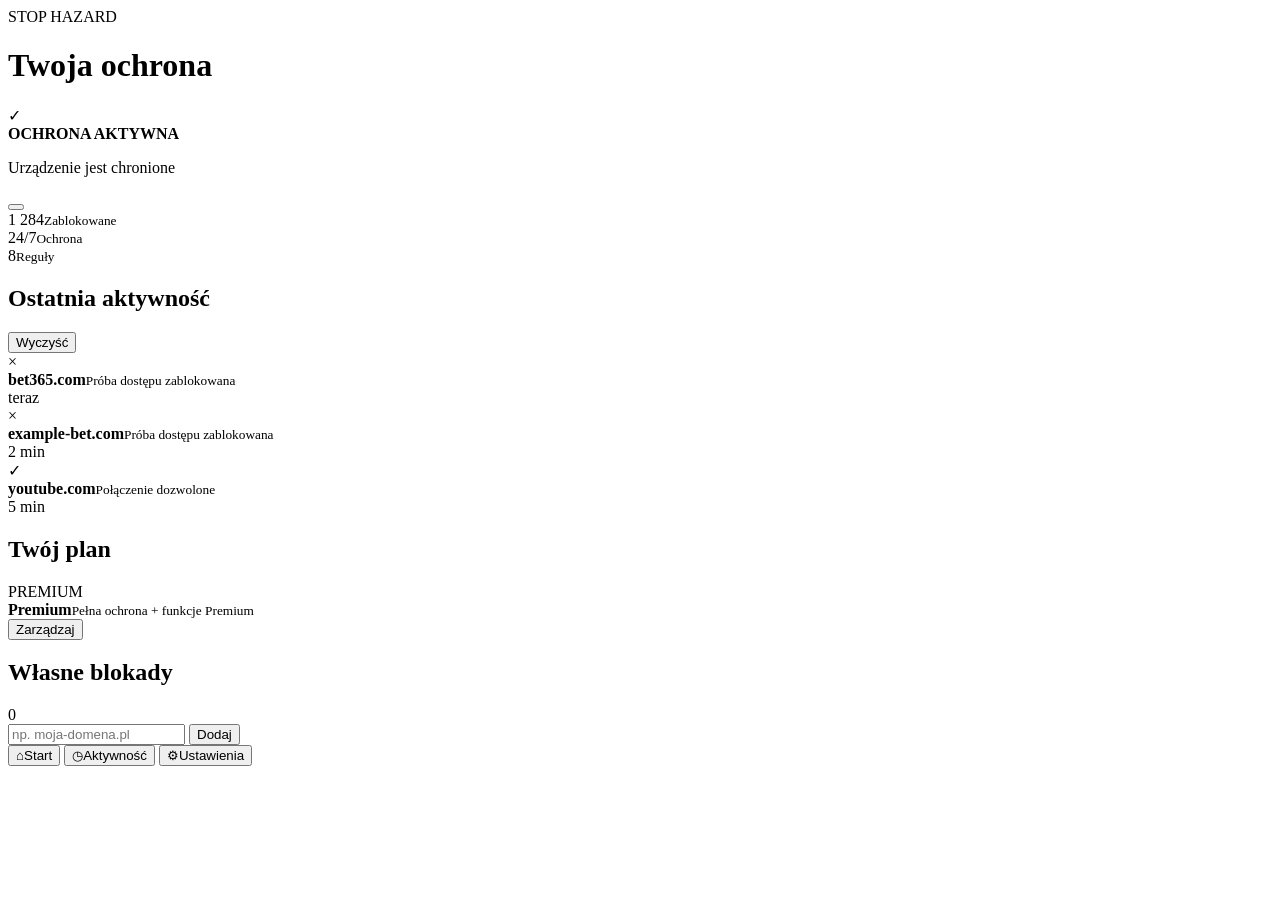
==== preview/index.html @ 406aa044 "Add polished web preview" ====
<!doctype html>
<html lang="pl">
<head>
<meta charset="utf-8">
<meta name="viewport" content="width=device-width,initial-scale=1">
<meta name="theme-color" content="#101318">
<title>STOP HAZARD — podgląd aplikacji</title>
<link rel="stylesheet" href="style.css">
</head>
<body>
<main class="phone">
  <header class="topbar">
    <div>
      <span class="eyebrow">STOP HAZARD</span>
      <h1>Twoja ochrona</h1>
    </div>
    <span class="shield">✓</span>
  </header>

  <section class="hero active">
    <div class="status-dot"></div>
    <div>
      <strong>OCHRONA AKTYWNA</strong>
      <p>Urządzenie jest chronione</p>
    </div>
    <button id="toggle" class="toggle on" aria-label="Przełącz ochronę">
      <span></span>
    </button>
  </section>

  <section class="stats">
    <div class="stat"><span id="blocked">1 284</span><small>Zablokowane</small></div>
    <div class="stat"><span>24/7</span><small>Ochrona</small></div>
    <div class="stat"><span id="domains">8</span><small>Reguły</small></div>
  </section>

  <section class="card">
    <div class="section-title"><h2>Ostatnia aktywność</h2><button id="clear">Wyczyść</button></div>
    <div id="activity" class="activity">
      <div class="activity-row"><span class="danger">×</span><div><b>bet365.com</b><small>Próba dostępu zablokowana</small></div><time>teraz</time></div>
      <div class="activity-row"><span class="danger">×</span><div><b>example-bet.com</b><small>Próba dostępu zablokowana</small></div><time>2 min</time></div>
      <div class="activity-row"><span class="ok">✓</span><div><b>youtube.com</b><small>Połączenie dozwolone</small></div><time>5 min</time></div>
    </div>
  </section>

  <section class="card">
    <div class="section-title"><h2>Twój plan</h2><span class="premium">PREMIUM</span></div>
    <div class="plan">
      <div><strong>Premium</strong><small>Pełna ochrona + funkcje Premium</small></div>
      <button id="plans">Zarządzaj</button>
    </div>
  </section>

  <section class="card">
    <div class="section-title"><h2>Własne blokady</h2><span id="domainCount">0</span></div>
    <div class="add">
      <input id="domainInput" placeholder="np. moja-domena.pl" autocomplete="off">
      <button id="addDomain">Dodaj</button>
    </div>
    <div id="domainList" class="domain-list"></div>
  </section>

  <nav class="bottom">
    <button class="nav active">⌂<span>Start</span></button>
    <button class="nav" id="navActivity">◷<span>Aktywność</span></button>
    <button class="nav" id="navSettings">⚙<span>Ustawienia</span></button>
  </nav>
</main>
<script src="app.js"></script>
</body>
</html>
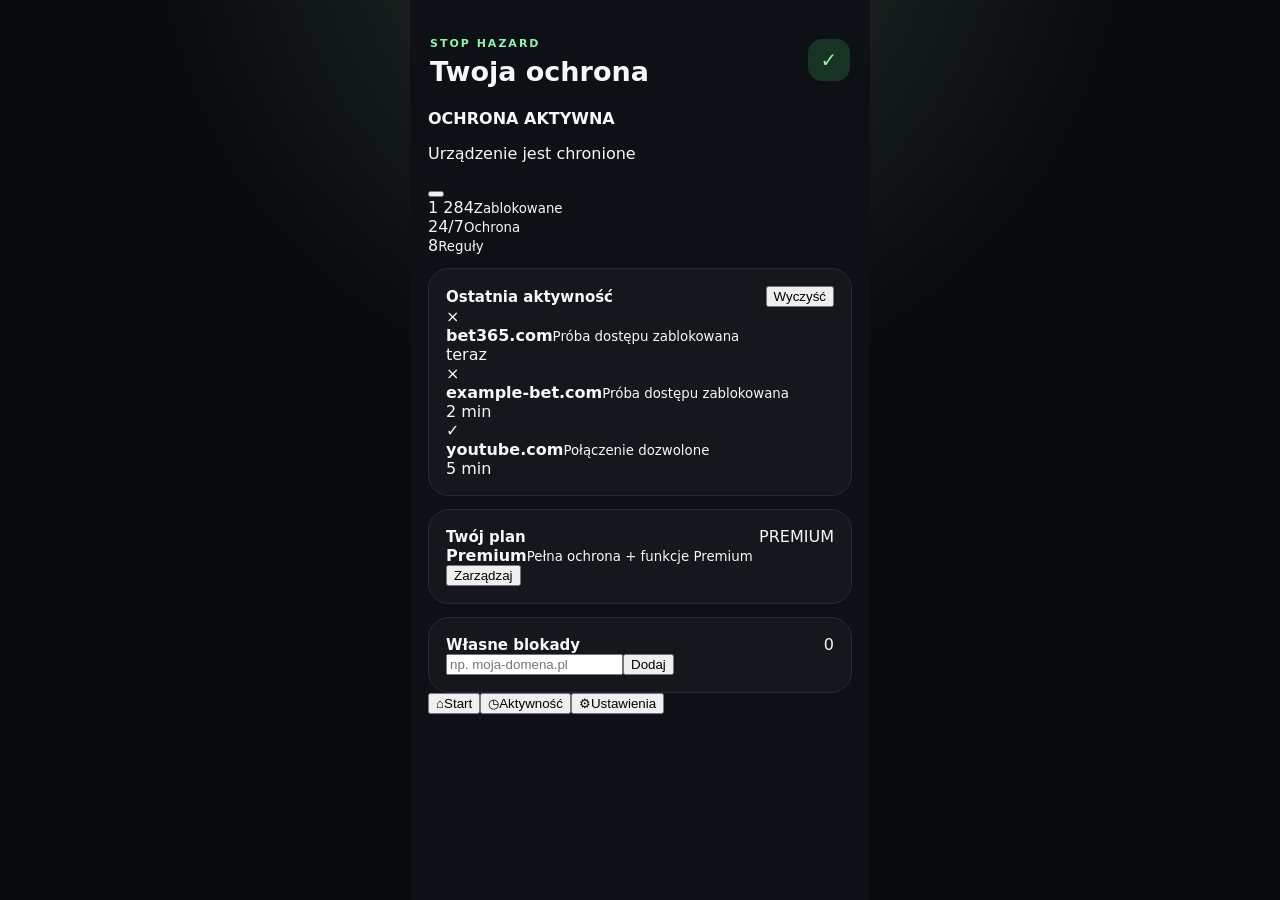
==== commit 267390af: "Update preview shell and enable offline mode" ====
--- a/preview/index.html
+++ b/preview/index.html
@@ -1,71 +1,19 @@
 <!doctype html>
 <html lang="pl">
 <head>
-<meta charset="utf-8">
-<meta name="viewport" content="width=device-width,initial-scale=1">
-<meta name="theme-color" content="#101318">
-<title>STOP HAZARD — podgląd aplikacji</title>
-<link rel="stylesheet" href="style.css">
+<meta charset="utf-8"><meta name="viewport" content="width=device-width,initial-scale=1">
+<meta name="theme-color" content="#101318"><meta name="description" content="STOP HAZARD — podgląd aplikacji">
+<link rel="manifest" href="manifest.json"><title>STOP HAZARD — podgląd</title><link rel="stylesheet" href="style.css">
 </head>
-<body>
-<main class="phone">
-  <header class="topbar">
-    <div>
-      <span class="eyebrow">STOP HAZARD</span>
-      <h1>Twoja ochrona</h1>
-    </div>
-    <span class="shield">✓</span>
-  </header>
-
-  <section class="hero active">
-    <div class="status-dot"></div>
-    <div>
-      <strong>OCHRONA AKTYWNA</strong>
-      <p>Urządzenie jest chronione</p>
-    </div>
-    <button id="toggle" class="toggle on" aria-label="Przełącz ochronę">
-      <span></span>
-    </button>
-  </section>
-
-  <section class="stats">
-    <div class="stat"><span id="blocked">1 284</span><small>Zablokowane</small></div>
-    <div class="stat"><span>24/7</span><small>Ochrona</small></div>
-    <div class="stat"><span id="domains">8</span><small>Reguły</small></div>
-  </section>
-
-  <section class="card">
-    <div class="section-title"><h2>Ostatnia aktywność</h2><button id="clear">Wyczyść</button></div>
-    <div id="activity" class="activity">
-      <div class="activity-row"><span class="danger">×</span><div><b>bet365.com</b><small>Próba dostępu zablokowana</small></div><time>teraz</time></div>
-      <div class="activity-row"><span class="danger">×</span><div><b>example-bet.com</b><small>Próba dostępu zablokowana</small></div><time>2 min</time></div>
-      <div class="activity-row"><span class="ok">✓</span><div><b>youtube.com</b><small>Połączenie dozwolone</small></div><time>5 min</time></div>
-    </div>
-  </section>
-
-  <section class="card">
-    <div class="section-title"><h2>Twój plan</h2><span class="premium">PREMIUM</span></div>
-    <div class="plan">
-      <div><strong>Premium</strong><small>Pełna ochrona + funkcje Premium</small></div>
-      <button id="plans">Zarządzaj</button>
-    </div>
-  </section>
-
-  <section class="card">
-    <div class="section-title"><h2>Własne blokady</h2><span id="domainCount">0</span></div>
-    <div class="add">
-      <input id="domainInput" placeholder="np. moja-domena.pl" autocomplete="off">
-      <button id="addDomain">Dodaj</button>
-    </div>
-    <div id="domainList" class="domain-list"></div>
-  </section>
-
-  <nav class="bottom">
-    <button class="nav active">⌂<span>Start</span></button>
-    <button class="nav" id="navActivity">◷<span>Aktywność</span></button>
-    <button class="nav" id="navSettings">⚙<span>Ustawienia</span></button>
-  </nav>
-</main>
-<script src="app.js"></script>
-</body>
-</html>
+<body><main class="phone">
+<header class="topbar"><div><span class="eyebrow">STOP HAZARD</span><h1>Twoja ochrona</h1></div><span class="shield">✓</span></header>
+<section class="hero active"><div class="status-dot"></div><div><strong>OCHRONA AKTYWNA</strong><p>Urządzenie jest chronione</p></div><button id="toggle" class="toggle on"><span></span></button></section>
+<section class="stats"><div class="stat"><span id="blocked">1 284</span><small>Zablokowane</small></div><div class="stat"><span>24/7</span><small>Ochrona</small></div><div class="stat"><span id="domains">8</span><small>Reguły</small></div></section>
+<section class="card"><div class="section-title"><h2>Ostatnia aktywność</h2><button id="clear">Wyczyść</button></div><div id="activity" class="activity">
+<div class="activity-row"><span class="danger">×</span><div><b>bet365.com</b><small>Próba dostępu zablokowana</small></div><time>teraz</time></div>
+<div class="activity-row"><span class="danger">×</span><div><b>example-bet.com</b><small>Próba dostępu zablokowana</small></div><time>2 min</time></div>
+<div class="activity-row"><span class="ok">✓</span><div><b>youtube.com</b><small>Połączenie dozwolone</small></div><time>5 min</time></div></div></section>
+<section class="card"><div class="section-title"><h2>Twój plan</h2><span class="premium">PREMIUM</span></div><div class="plan"><div><strong>Premium</strong><small>Pełna ochrona + funkcje Premium</small></div><button id="plans">Zarządzaj</button></div></section>
+<section class="card"><div class="section-title"><h2>Własne blokady</h2><span id="domainCount">0</span></div><div class="add"><input id="domainInput" placeholder="np. moja-domena.pl"><button id="addDomain">Dodaj</button></div><div id="domainList" class="domain-list"></div></section>
+<nav class="bottom"><button class="nav active">⌂<span>Start</span></button><button class="nav" id="navActivity">◷<span>Aktywność</span></button><button class="nav" id="navSettings">⚙<span>Ustawienia</span></button></nav>
+</main><script src="app.js"></script><script>if("serviceWorker"in navigator)navigator.serviceWorker.register("offline.js");</script></body></html>
--- a/preview/style.css
+++ b/preview/style.css
@@ -0,0 +1,4 @@
+:root{font-family:Inter,system-ui,-apple-system,BlinkMacSystemFont,"Segoe UI",sans-serif;color:#f5f7fa;background:#080a0d;font-synthesis:none}
+*{box-sizing:border-box}body{margin:0;min-height:100vh;background:radial-gradient(circle at 50% -10%,#25312b 0,#080a0d 42%);display:flex;justify-content:center}
+.phone{width:min(100%,460px);min-height:100vh;padding:24px 18px 100px;background:#0d1014}.topbar{display:flex;align-items:center;justify-content:space-between;margin:8px 2px 22px}.eyebrow{font-size:11px;letter-spacing:2px;font-weight:800;color:#8df5ad}.topbar h1{font-size:27px;margin:5px 0 0}.shield{width:42px;height:42px;border-radius:14px;display:grid;place-items:center;background:#173323;color:#8df5ad;font-weight:900;font-size:20px}
+.card{background:#14181d;border:1px solid #252b31;border-radius:21px;padding:17px;margin-top:13px}.section-title{display:flex;align-items:center;justify-content:space-between;gap:8px}.section-title h2{font-size:15px;margin:0}.setting{display:flex;align-items:center;justify-content:space-between;gap:18px;padding:16px 0;border-bottom:1px solid #252b31;cursor:pointer}.setting:last-of-type{border-bottom:0}.setting b,.setting small{display:block}.setting b{font-size:13px}.setting small{font-size:11px;color:#89939a;margin-top:4px}.setting input{appearance:none;width:48px;height:28px;border-radius:20px;background:#394047;padding:3px;cursor:pointer;position:relative;flex:0 0 auto}.setting input:before{content:"";display:block;width:22px;height:22px;border-radius:50%;background:#fff;transition:.2s}.setting input:checked{background:#45cf6c}.setting input:checked:before{transform:translateX(20px)}.danger-button{width:100%;border:1px solid #563037;background:#29171b;color:#ff8791;border-radius:12px;padding:12px;font-weight:700;cursor:pointer;margin-top:15px}.back{display:block;color:#8df5ad;text-decoration:none;text-align:center;margin-top:20px;font-size:13px}
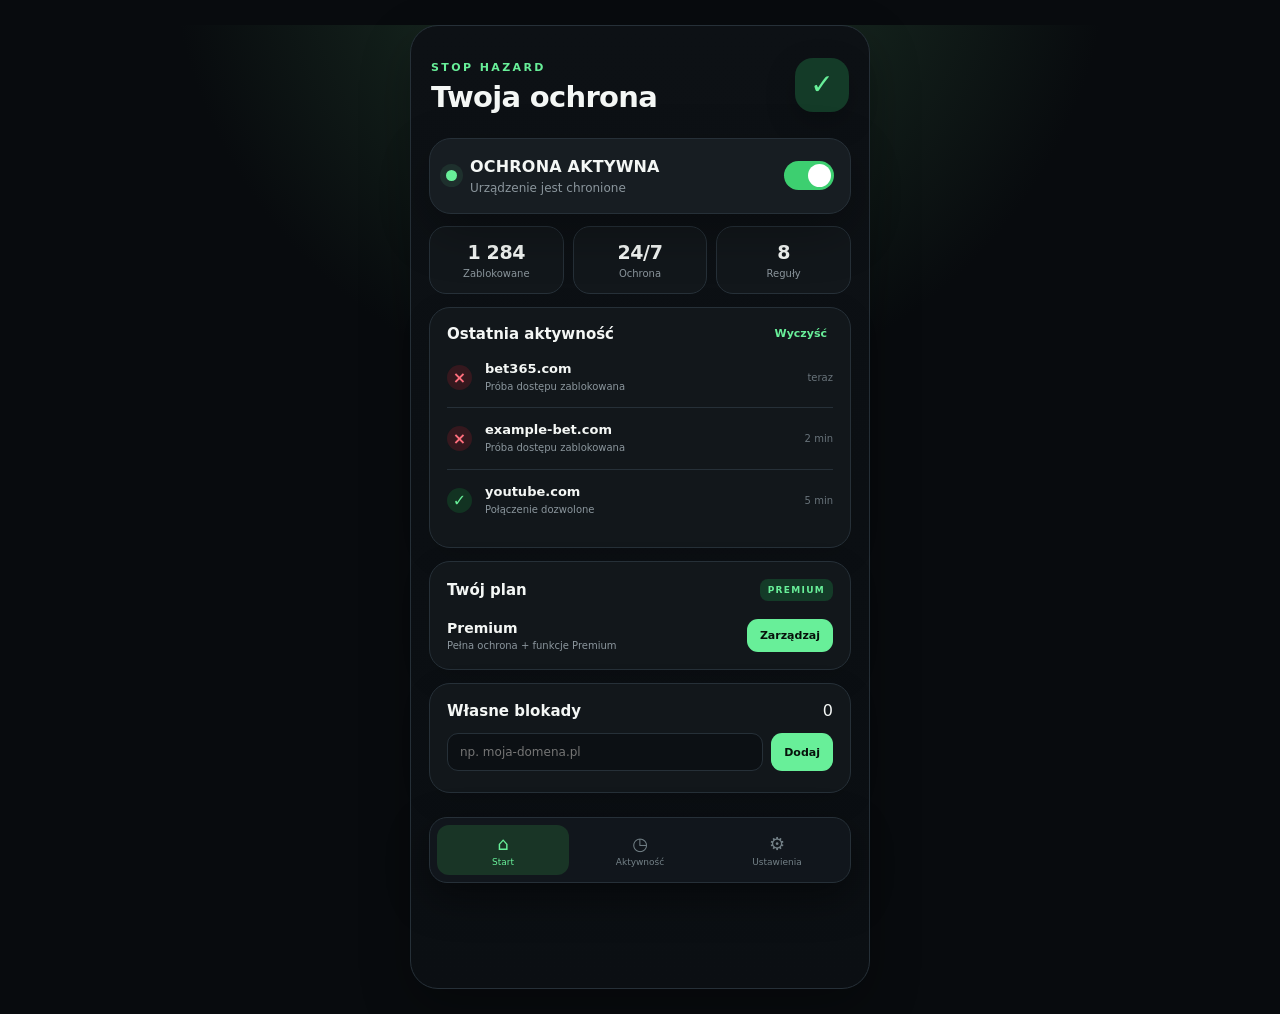
==== commit 0098a8a8: "Connect ordered module loader to preview entry page" ====
--- a/preview/index.html
+++ b/preview/index.html
@@ -16,4 +16,5 @@
 <section class="card"><div class="section-title"><h2>Twój plan</h2><span class="premium">PREMIUM</span></div><div class="plan"><div><strong>Premium</strong><small>Pełna ochrona + funkcje Premium</small></div><button id="plans">Zarządzaj</button></div></section>
 <section class="card"><div class="section-title"><h2>Własne blokady</h2><span id="domainCount">0</span></div><div class="add"><input id="domainInput" placeholder="np. moja-domena.pl"><button id="addDomain">Dodaj</button></div><div id="domainList" class="domain-list"></div></section>
 <nav class="bottom"><button class="nav active">⌂<span>Start</span></button><button class="nav" id="navActivity">◷<span>Aktywność</span></button><button class="nav" id="navSettings">⚙<span>Ustawienia</span></button></nav>
-</main><script src="app.js"></script><script>if("serviceWorker"in navigator)navigator.serviceWorker.register("offline.js");</script></body></html>
+</main><script src="app.js"></script><script>if("serviceWorker"in navigator)navigator.serviceWorker.register("offline.js");</script>  <script src="load-modules.js" defer></script>
+</body></html>
--- a/preview/style.css
+++ b/preview/style.css
@@ -1,4 +1,70 @@
-:root{font-family:Inter,system-ui,-apple-system,BlinkMacSystemFont,"Segoe UI",sans-serif;color:#f5f7fa;background:#080a0d;font-synthesis:none}
-*{box-sizing:border-box}body{margin:0;min-height:100vh;background:radial-gradient(circle at 50% -10%,#25312b 0,#080a0d 42%);display:flex;justify-content:center}
-.phone{width:min(100%,460px);min-height:100vh;padding:24px 18px 100px;background:#0d1014}.topbar{display:flex;align-items:center;justify-content:space-between;margin:8px 2px 22px}.eyebrow{font-size:11px;letter-spacing:2px;font-weight:800;color:#8df5ad}.topbar h1{font-size:27px;margin:5px 0 0}.shield{width:42px;height:42px;border-radius:14px;display:grid;place-items:center;background:#173323;color:#8df5ad;font-weight:900;font-size:20px}
-.card{background:#14181d;border:1px solid #252b31;border-radius:21px;padding:17px;margin-top:13px}.section-title{display:flex;align-items:center;justify-content:space-between;gap:8px}.section-title h2{font-size:15px;margin:0}.setting{display:flex;align-items:center;justify-content:space-between;gap:18px;padding:16px 0;border-bottom:1px solid #252b31;cursor:pointer}.setting:last-of-type{border-bottom:0}.setting b,.setting small{display:block}.setting b{font-size:13px}.setting small{font-size:11px;color:#89939a;margin-top:4px}.setting input{appearance:none;width:48px;height:28px;border-radius:20px;background:#394047;padding:3px;cursor:pointer;position:relative;flex:0 0 auto}.setting input:before{content:"";display:block;width:22px;height:22px;border-radius:50%;background:#fff;transition:.2s}.setting input:checked{background:#45cf6c}.setting input:checked:before{transform:translateX(20px)}.danger-button{width:100%;border:1px solid #563037;background:#29171b;color:#ff8791;border-radius:12px;padding:12px;font-weight:700;cursor:pointer;margin-top:15px}.back{display:block;color:#8df5ad;text-decoration:none;text-align:center;margin-top:20px;font-size:13px}
+:root{
+  --bg:#080b0e;--panel:#12171b;--panel2:#171d22;--line:#263038;
+  --text:#f4f7f5;--muted:#8b969d;--green:#68ef99;--green2:#143b28;
+  --red:#ff6f7d;--red2:#35181e;--shadow:0 18px 50px rgba(0,0,0,.28);
+  font-family:Inter,system-ui,-apple-system,BlinkMacSystemFont,"Segoe UI",sans-serif;
+}
+*{box-sizing:border-box}
+html{background:var(--bg)}
+body{margin:0;min-height:100vh;background:radial-gradient(circle at 50% -10%,#20392a 0,#080b0e 38%);color:var(--text);font-synthesis:none}
+button,input{font:inherit}
+button{border:0}
+.phone{width:min(100%,460px);min-height:100vh;margin:auto;padding:25px 18px 105px;background:linear-gradient(180deg,#0d1115 0,#0b0f13 100%)}
+.topbar{display:flex;align-items:center;justify-content:space-between;margin:5px 2px 24px}
+.eyebrow{font-size:11px;letter-spacing:2.4px;font-weight:900;color:var(--green)}
+.topbar h1{font-size:29px;line-height:1.1;margin:7px 0 0;letter-spacing:-.7px}
+.shield{width:54px;height:54px;border-radius:18px;display:grid;place-items:center;background:var(--green2);color:var(--green);font-weight:900;font-size:28px;box-shadow:0 10px 30px rgba(0,0,0,.22)}
+.hero{display:flex;align-items:center;gap:13px;position:relative;background:var(--panel2);border:1px solid var(--line);border-radius:22px;padding:18px 16px;box-shadow:var(--shadow)}
+.hero strong{display:block;font-size:16px;letter-spacing:.2px}
+.hero p{margin:5px 0 0;color:var(--muted);font-size:12px}
+.status-dot{width:11px;height:11px;flex:0 0 auto;border-radius:50%;background:var(--green);box-shadow:0 0 0 6px rgba(104,239,153,.09)}
+.toggle{margin-left:auto;width:50px;height:29px;padding:3px;border-radius:30px;background:#3a444b;cursor:pointer}
+.toggle span{display:block;width:23px;height:23px;border-radius:50%;background:#fff;transition:.2s}
+.toggle.on{background:#3dcf70}
+.toggle.on span{transform:translateX(21px)}
+.stats{display:grid;grid-template-columns:repeat(3,1fr);gap:9px;margin:12px 0}
+.stat{min-width:0;text-align:center;padding:14px 5px;border:1px solid var(--line);border-radius:17px;background:var(--panel)}
+.stat span{display:block;font-size:19px;font-weight:850;letter-spacing:-.4px}
+.stat small{display:block;color:var(--muted);font-size:10px;margin-top:5px}
+.card{background:var(--panel);border:1px solid var(--line);border-radius:21px;padding:17px;margin-top:13px;box-shadow:0 8px 30px rgba(0,0,0,.12)}
+.section-title{display:flex;align-items:center;justify-content:space-between;gap:8px;margin-bottom:4px}
+.section-title h2{font-size:15px;margin:0;font-weight:800}
+.section-title button,#clear{background:transparent;color:var(--green);font-size:11px;font-weight:700;cursor:pointer}
+.activity-row{display:grid;grid-template-columns:28px minmax(0,1fr) auto;align-items:center;gap:10px;padding:14px 0;border-bottom:1px solid var(--line)}
+.activity-row:last-child{border-bottom:0}
+.activity-row b{display:block;font-size:13px;overflow:hidden;text-overflow:ellipsis}
+.activity-row small{display:block;color:var(--muted);font-size:10px;margin-top:4px;line-height:1.35}
+.activity-row time{color:#68737a;font-size:10px;white-space:nowrap}
+.danger,.ok{width:25px;height:25px;border-radius:50%;display:grid;place-items:center;font-weight:900}
+.danger{background:var(--red2);color:var(--red)}
+.ok{background:#123322;color:var(--green)}
+.premium{font-size:9px;letter-spacing:1.3px;padding:6px 8px;border-radius:8px;background:var(--green2);color:var(--green);font-weight:900}
+.plan{display:flex;align-items:center;justify-content:space-between;gap:12px;padding-top:14px}
+.plan strong{display:block;font-size:14px}
+.plan small{display:block;color:var(--muted);font-size:10px;margin-top:4px}
+.plan button,.add button{background:var(--green);color:#07110b;border-radius:11px;padding:10px 13px;font-size:11px;font-weight:900;cursor:pointer}
+.add{display:flex;gap:8px;margin-top:13px}
+.add input{min-width:0;flex:1;background:#0c1014;border:1px solid var(--line);border-radius:11px;color:var(--text);padding:11px 12px;outline:none;font-size:12px}
+.add input:focus{border-color:#4aa96d}
+.domain-list{margin-top:4px}
+.domain{display:flex;align-items:center;justify-content:space-between;gap:10px;padding:11px 0;border-bottom:1px solid var(--line);font-size:12px}
+.domain:last-child{border-bottom:0}
+.domain button{background:transparent;color:var(--red);font-size:10px;font-weight:800;cursor:pointer}
+.setting{display:flex;align-items:center;justify-content:space-between;gap:18px;padding:15px 0;border-bottom:1px solid var(--line);cursor:pointer}
+.setting:last-of-type{border-bottom:0}
+.setting b,.setting small{display:block}
+.setting b{font-size:13px}
+.setting small{font-size:10px;color:var(--muted);margin-top:4px;line-height:1.35}
+.setting input{appearance:none;width:48px;height:28px;border-radius:20px;background:#39434a;padding:3px;cursor:pointer;position:relative;flex:0 0 auto}
+.setting input:before{content:"";display:block;width:22px;height:22px;border-radius:50%;background:#fff;transition:.2s}
+.setting input:checked{background:#45cf6c}
+.setting input:checked:before{transform:translateX(20px)}
+.danger-button{width:100%;border:1px solid #563037;background:#29171b;color:#ff8791;border-radius:12px;padding:12px;font-weight:700;cursor:pointer;margin-top:15px}
+.back{display:block;color:var(--green);text-decoration:none;text-align:center;margin-top:20px;font-size:12px}
+.bottom{position:fixed;left:50%;bottom:14px;transform:translateX(-50%);width:min(calc(100% - 30px),430px);display:grid;grid-template-columns:repeat(3,1fr);gap:5px;padding:7px;background:rgba(19,24,29,.94);border:1px solid var(--line);border-radius:18px;box-shadow:0 15px 40px rgba(0,0,0,.45);backdrop-filter:blur(14px)}
+.nav{background:transparent;color:#738087;padding:8px 4px;border-radius:12px;cursor:pointer;font-size:18px}
+.nav span{display:block;font-size:9px;margin-top:3px}
+.nav.active{background:#193526;color:var(--green)}
+@media(min-width:700px){.phone{margin:25px auto;border:1px solid var(--line);border-radius:28px;min-height:calc(100vh - 50px);box-shadow:var(--shadow)}.bottom{position:static;transform:none;width:100%;margin-top:24px}}
+
+.security-score{display:flex;align-items:center;gap:16px}.security-score strong{font-size:15px}.security-score p{margin:5px 0 0;color:var(--muted);font-size:11px}.score-ring{width:74px;height:74px;flex:0 0 auto;border-radius:50%;display:grid;place-items:center;border:7px solid #2b4938;background:#102318;color:var(--green);font-weight:900}.score-ring span{font-size:15px}.blocked-page{min-height:55vh;display:flex;flex-direction:column;align-items:center;justify-content:center}.blocked-page h1{margin:10px 0;font-size:25px}.blocked-page p{max-width:320px}.primary{background:var(--green);color:#07110b}.secondary{background:transparent;color:var(--muted)}
